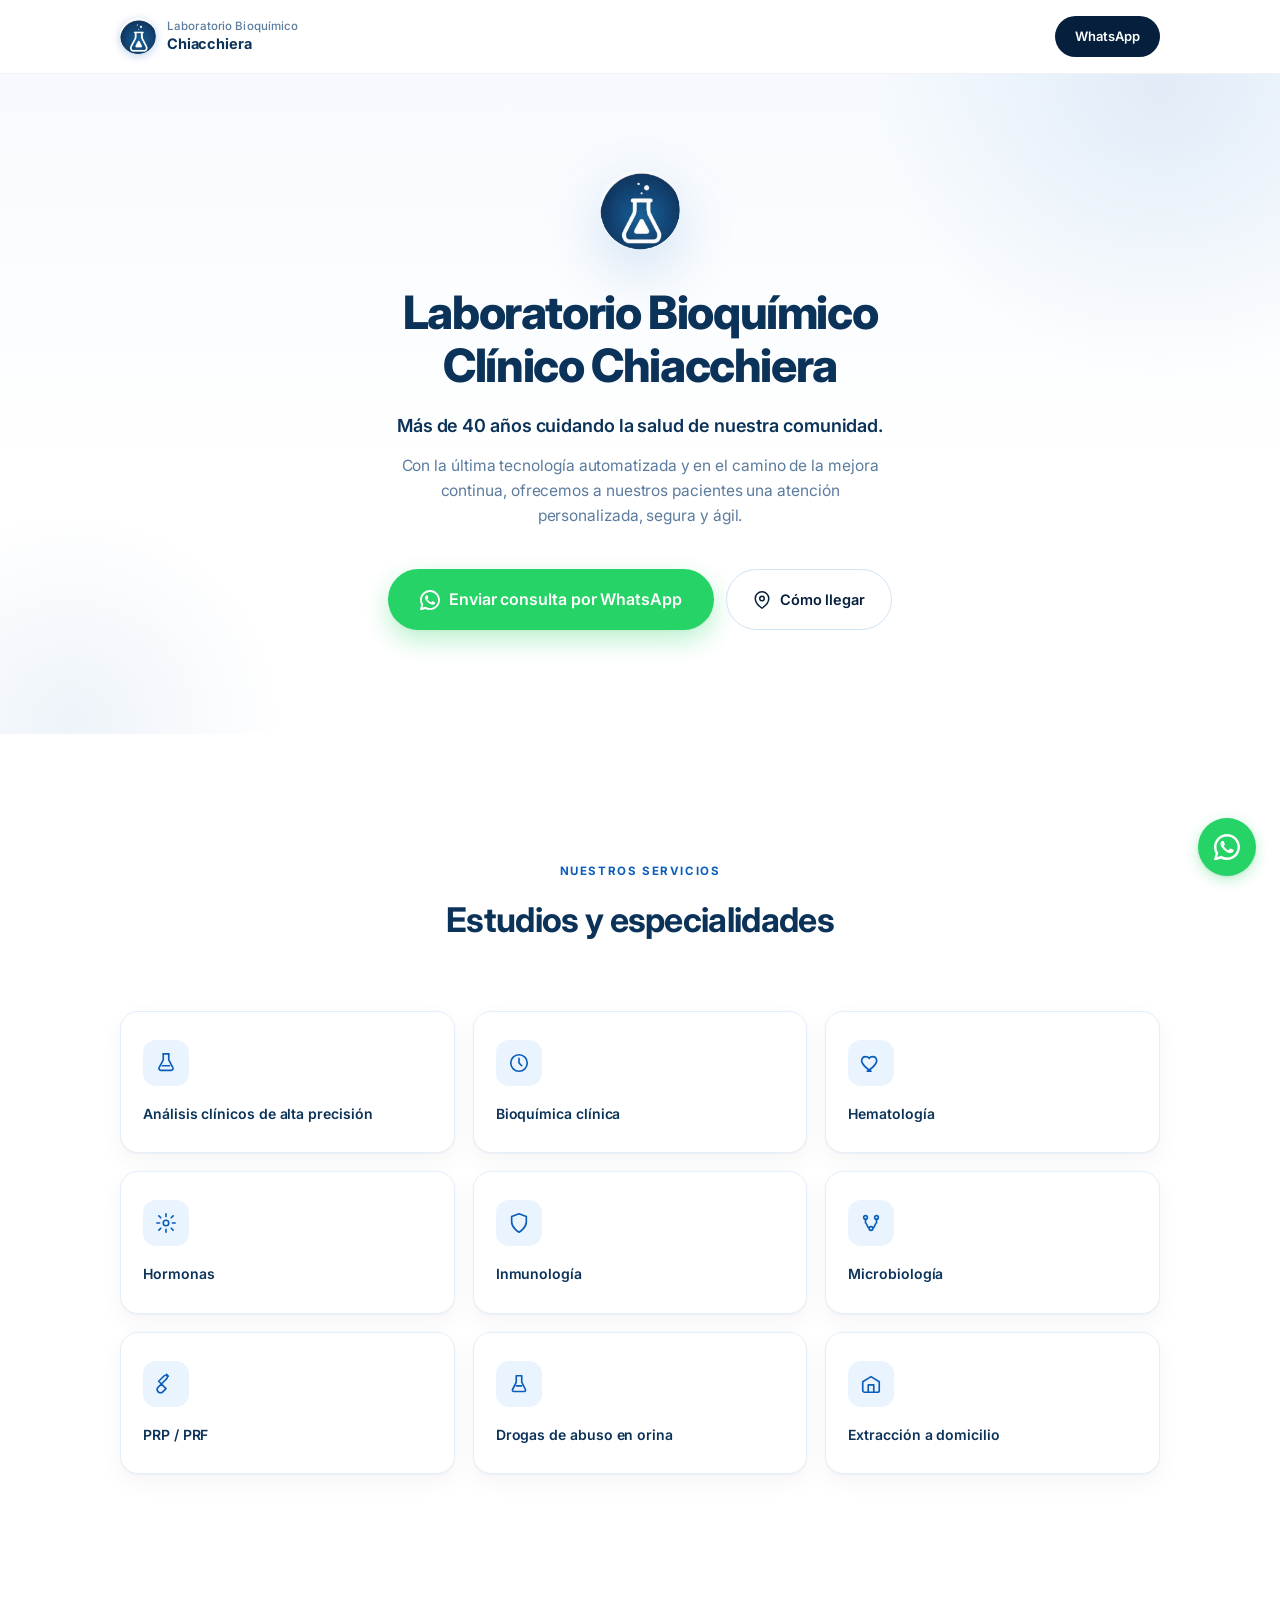
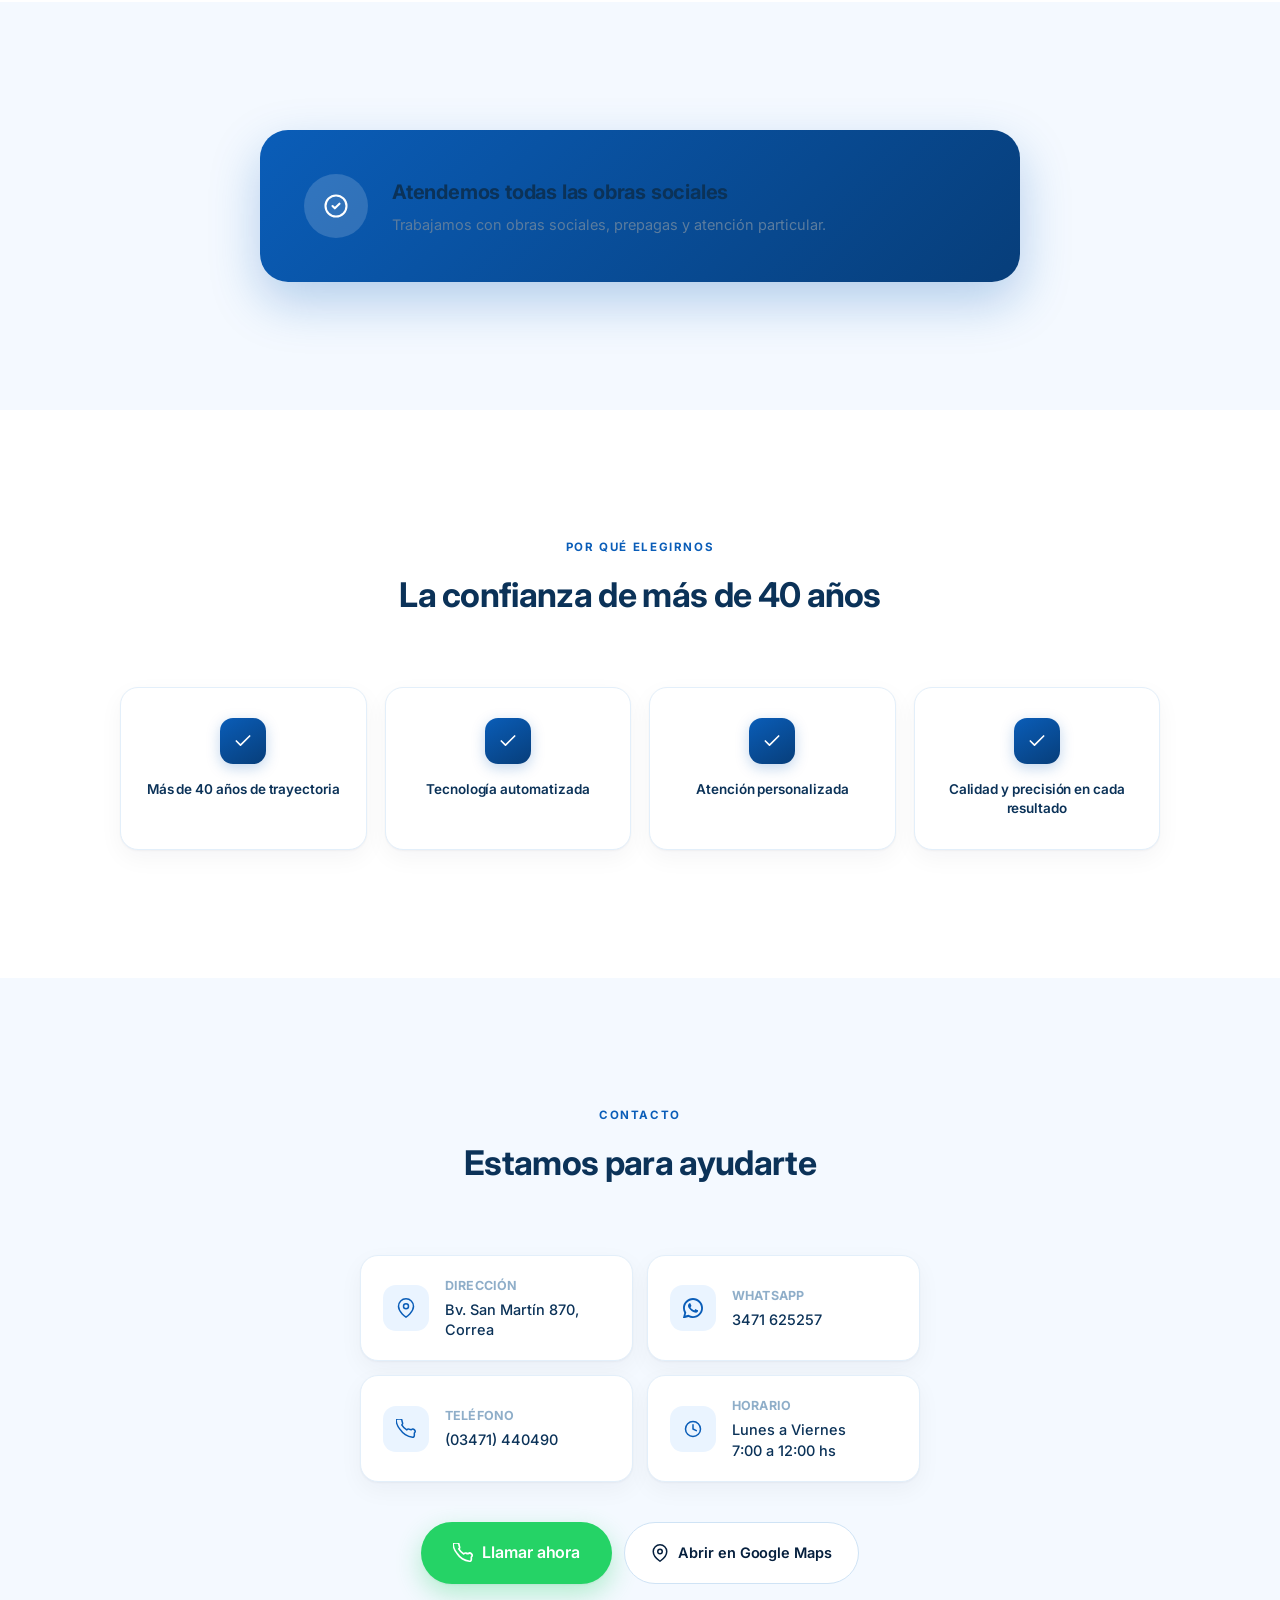
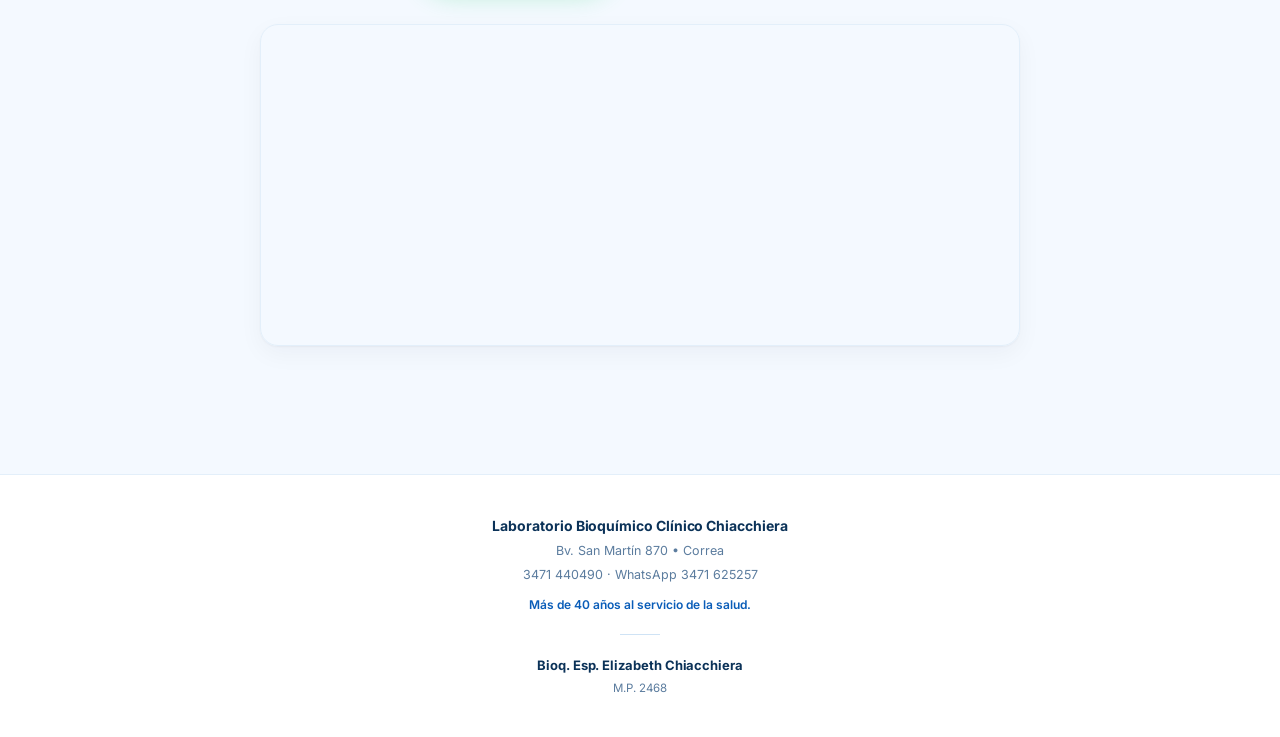
==== index.html @ 03ed031c "Add files via upload" ====
<!DOCTYPE html>
<html lang="es">
<head>
<meta charset="UTF-8">
<meta name="viewport" content="width=device-width, initial-scale=1.0">
<title>Laboratorio Bioquímico Clínico Chiacchiera | Correa, Santa Fe</title>
<meta name="description" content="Análisis bioquímicos clínicos de alta precisión en Correa, Santa Fe. Más de 40 años de trayectoria. Atendemos todas las obras sociales. Extracción a domicilio.">

<meta property="og:title" content="Laboratorio Bioquímico Clínico Chiacchiera">
<meta property="og:description" content="Precisión y confianza para tu salud. Más de 40 años acompañando a nuestra comunidad.">
<meta property="og:type" content="website">
<meta property="og:locale" content="es_AR">

<link rel="preconnect" href="https://fonts.googleapis.com">
<link rel="preconnect" href="https://fonts.gstatic.com" crossorigin>
<link href="https://fonts.googleapis.com/css2?family=Inter:wght@400;500;600;700;800&display=swap" rel="stylesheet">

<link rel="stylesheet" href="style.css">
</head>
<body>

<header class="navbar">
  <div class="container navbar-inner">
    <div class="brand">
      <img class="brand-logo" src="logo.png" alt="Laboratorio Bioquímico Chiacchiera" width="36" height="36">
      <span class="brand-name">Laboratorio Bioquímico<br><strong>Chiacchiera</strong></span>
    </div>
    <a class="nav-cta" href="https://wa.me/543471625257" target="_blank" rel="noopener">WhatsApp</a>
  </div>
</header>

<section class="hero">
  <div class="hero-shapes" aria-hidden="true">
    <div class="shape shape-1"></div>
    <div class="shape shape-2"></div>
  </div>
  <div class="container hero-content">
    <div class="hero-logo">
      <img src="logo.png" alt="Laboratorio Bioquímico Chiacchiera" width="80" height="80">
    </div>
    <h1 class="hero-title">Laboratorio Bioquímico<br>Clínico Chiacchiera</h1>
    <p class="hero-subtitle hero-subtitle-strong">Más de 40 años cuidando la salud de nuestra comunidad.</p>
    <p class="hero-subtitle">Con la última tecnología automatizada y en el camino de la mejora continua, ofrecemos a nuestros pacientes una atención personalizada, segura y ágil.</p>
    <div class="hero-actions">
      <a class="btn btn-primary" href="https://wa.me/543471625257" target="_blank" rel="noopener">
        <svg width="18" height="18" viewBox="0 0 24 24" fill="currentColor"><path d="M17.472 14.382c-.297-.149-1.758-.867-2.03-.967-.273-.099-.471-.148-.67.15-.197.297-.767.966-.94 1.164-.173.199-.347.223-.644.075-.297-.15-1.255-.463-2.39-1.475-.883-.788-1.48-1.761-1.653-2.059-.173-.297-.018-.458.13-.606.134-.133.298-.347.446-.52.149-.174.198-.298.298-.497.099-.198.05-.371-.025-.52-.075-.149-.669-1.612-.916-2.207-.242-.579-.487-.5-.669-.51a9.87 9.87 0 00-.57-.01c-.198 0-.52.074-.792.372-.272.297-1.04 1.016-1.04 2.479 0 1.462 1.065 2.875 1.213 3.074.149.198 2.096 3.2 5.077 4.487.709.306 1.262.489 1.694.625.712.227 1.36.195 1.871.118.571-.085 1.758-.719 2.006-1.413.248-.694.248-1.289.173-1.413z"/><path d="M12 0C5.373 0 0 5.373 0 12c0 2.127.558 4.126 1.532 5.864L.057 23.428a.75.75 0 00.916.916l5.65-1.472A11.944 11.944 0 0012 24c6.627 0 12-5.373 12-12S18.627 0 12 0zm0 21.75a9.718 9.718 0 01-4.97-1.362l-.357-.213-3.697.964.985-3.595-.234-.372A9.706 9.706 0 012.25 12C2.25 6.615 6.615 2.25 12 2.25S21.75 6.615 21.75 12 17.385 21.75 12 21.75z"/></svg>
        Enviar consulta por WhatsApp
      </a>
      <a class="btn btn-secondary" href="#contacto">
        <svg width="18" height="18" viewBox="0 0 24 24" fill="none" stroke="currentColor" stroke-width="2" stroke-linecap="round" stroke-linejoin="round"><path d="M21 10c0 7-9 13-9 13s-9-6-9-13a9 9 0 0118 0z"/><circle cx="12" cy="10" r="3"/></svg>
        Cómo llegar
      </a>
    </div>
  </div>
</section>

<section class="section" id="servicios">
  <div class="container">
    <p class="eyebrow">Nuestros servicios</p>
    <h2 class="section-title">Estudios y especialidades</h2>
    <div class="grid grid-services">

      <div class="card-service reveal">
        <div class="icon-wrap"><svg width="22" height="22" viewBox="0 0 24 24" fill="none" stroke="currentColor" stroke-width="1.8" stroke-linecap="round" stroke-linejoin="round"><path d="M9 2v6.5L4.5 17a2 2 0 001.8 3h11.4a2 2 0 001.8-3L15 8.5V2"/><path d="M9 2h6"/><path d="M8 15h8"/></svg></div>
        <h3>Análisis clínicos de alta precisión</h3>
      </div>

      <div class="card-service reveal">
        <div class="icon-wrap"><svg width="22" height="22" viewBox="0 0 24 24" fill="none" stroke="currentColor" stroke-width="1.8" stroke-linecap="round" stroke-linejoin="round"><circle cx="12" cy="12" r="9"/><path d="M12 7v5l3 3"/></svg></div>
        <h3>Bioquímica clínica</h3>
      </div>

      <div class="card-service reveal">
        <div class="icon-wrap"><svg width="22" height="22" viewBox="0 0 24 24" fill="none" stroke="currentColor" stroke-width="1.8" stroke-linecap="round" stroke-linejoin="round"><path d="M12 21s-7-4.5-9.5-9C.7 8.4 2.5 5 6 5c2 0 3.5 1 4 2 .5-1 2-2 4-2 3.5 0 5.3 3.4 3.5 7-2.5 4.5-9.5 9-9.5 9z"/></svg></div>
        <h3>Hematología</h3>
      </div>

      <div class="card-service reveal">
        <div class="icon-wrap"><svg width="22" height="22" viewBox="0 0 24 24" fill="none" stroke="currentColor" stroke-width="1.8" stroke-linecap="round" stroke-linejoin="round"><circle cx="12" cy="12" r="3"/><path d="M12 2v3M12 19v3M4.2 4.2l2.1 2.1M17.7 17.7l2.1 2.1M2 12h3M19 12h3M4.2 19.8l2.1-2.1M17.7 6.3l2.1-2.1"/></svg></div>
        <h3>Hormonas</h3>
      </div>

      <div class="card-service reveal">
        <div class="icon-wrap"><svg width="22" height="22" viewBox="0 0 24 24" fill="none" stroke="currentColor" stroke-width="1.8" stroke-linecap="round" stroke-linejoin="round"><path d="M12 22s8-4.5 8-11V5l-8-3-8 3v6c0 6.5 8 11 8 11z"/></svg></div>
        <h3>Inmunología</h3>
      </div>

      <div class="card-service reveal">
        <div class="icon-wrap"><svg width="22" height="22" viewBox="0 0 24 24" fill="none" stroke="currentColor" stroke-width="1.8" stroke-linecap="round" stroke-linejoin="round"><circle cx="6" cy="6" r="2"/><circle cx="18" cy="6" r="2"/><circle cx="12" cy="18" r="2"/><path d="M6 8v4M18 8v4M9 17l-2-4M15 17l2-4"/></svg></div>
        <h3>Microbiología</h3>
      </div>

      <div class="card-service reveal">
        <div class="icon-wrap"><svg width="22" height="22" viewBox="0 0 24 24" fill="none" stroke="currentColor" stroke-width="1.8" stroke-linecap="round" stroke-linejoin="round"><path d="M14.5 3.5a3.5 3.5 0 00-5 0L4 9l3 3 5.5-5.5a3.5 3.5 0 000-5z"/><path d="M7 12l5 5-3.5 3.5a3.5 3.5 0 01-5-5L7 12z"/></svg></div>
        <h3>PRP / PRF</h3>
      </div>

      <div class="card-service reveal">
        <div class="icon-wrap"><svg width="22" height="22" viewBox="0 0 24 24" fill="none" stroke="currentColor" stroke-width="1.8" stroke-linecap="round" stroke-linejoin="round"><path d="M9 3h6v7l4 8a1.5 1.5 0 01-1.3 2.2H6.3A1.5 1.5 0 015 18l4-8V3z"/><path d="M9 14h6"/></svg></div>
        <h3>Drogas de abuso en orina</h3>
      </div>

      <div class="card-service reveal">
        <div class="icon-wrap"><svg width="22" height="22" viewBox="0 0 24 24" fill="none" stroke="currentColor" stroke-width="1.8" stroke-linecap="round" stroke-linejoin="round"><path d="M3 9.5L12 4l9 5.5V19a2 2 0 01-2 2H5a2 2 0 01-2-2V9.5z"/><path d="M9 21V13h6v8"/></svg></div>
        <h3>Extracción a domicilio</h3>
      </div>

    </div>
  </div>
</section>

<section class="section section-tinted">
  <div class="container">
    <div class="os-banner reveal">
      <div class="os-icon">
        <svg width="28" height="28" viewBox="0 0 24 24" fill="none" stroke="currentColor" stroke-width="1.8" stroke-linecap="round" stroke-linejoin="round"><path d="M9 12l2 2 4-4"/><circle cx="12" cy="12" r="9"/></svg>
      </div>
      <div>
        <h2 class="os-title os-title-light">Atendemos todas las obras sociales</h2>
        <p class="os-text os-text-light">Trabajamos con obras sociales, prepagas y atención particular.</p>
      </div>
    </div>
  </div>
</section>

<section class="section" id="por-que">
  <div class="container">
    <p class="eyebrow">Por qué elegirnos</p>
    <h2 class="section-title">La confianza de más de 40 años</h2>
    <div class="grid grid-why">

      <div class="card-why reveal">
        <div class="icon-wrap icon-wrap-light"><svg width="20" height="20" viewBox="0 0 24 24" fill="none" stroke="currentColor" stroke-width="2" stroke-linecap="round" stroke-linejoin="round"><path d="M20 6L9 17l-5-5"/></svg></div>
        <h3>Más de 40 años de trayectoria</h3>
      </div>

      <div class="card-why reveal">
        <div class="icon-wrap icon-wrap-light"><svg width="20" height="20" viewBox="0 0 24 24" fill="none" stroke="currentColor" stroke-width="2" stroke-linecap="round" stroke-linejoin="round"><path d="M20 6L9 17l-5-5"/></svg></div>
        <h3>Tecnología automatizada</h3>
      </div>

      <div class="card-why reveal">
        <div class="icon-wrap icon-wrap-light"><svg width="20" height="20" viewBox="0 0 24 24" fill="none" stroke="currentColor" stroke-width="2" stroke-linecap="round" stroke-linejoin="round"><path d="M20 6L9 17l-5-5"/></svg></div>
        <h3>Atención personalizada</h3>
      </div>

      <div class="card-why reveal">
        <div class="icon-wrap icon-wrap-light"><svg width="20" height="20" viewBox="0 0 24 24" fill="none" stroke="currentColor" stroke-width="2" stroke-linecap="round" stroke-linejoin="round"><path d="M20 6L9 17l-5-5"/></svg></div>
        <h3>Calidad y precisión en cada resultado</h3>
      </div>

    </div>
  </div>
</section>

<section class="section section-tinted" id="contacto">
  <div class="container">
    <p class="eyebrow">Contacto</p>
    <h2 class="section-title">Estamos para ayudarte</h2>

    <div class="contact-grid">

      <a class="contact-card reveal" href="https://www.google.com/maps/search/?api=1&query=Bv.+San+Mart%C3%ADn+870+Correa+Santa+Fe+Argentina" target="_blank" rel="noopener">
        <div class="icon-wrap"><svg width="20" height="20" viewBox="0 0 24 24" fill="none" stroke="currentColor" stroke-width="1.8" stroke-linecap="round" stroke-linejoin="round"><path d="M21 10c0 7-9 13-9 13s-9-6-9-13a9 9 0 0118 0z"/><circle cx="12" cy="10" r="3"/></svg></div>
        <div>
          <h3>Dirección</h3>
          <p>Bv. San Martín 870, Correa</p>
        </div>
      </a>

      <a class="contact-card reveal" href="https://wa.me/543471625257" target="_blank" rel="noopener">
        <div class="icon-wrap"><svg width="20" height="20" viewBox="0 0 24 24" fill="currentColor"><path d="M17.472 14.382c-.297-.149-1.758-.867-2.03-.967-.273-.099-.471-.148-.67.15-.197.297-.767.966-.94 1.164-.173.199-.347.223-.644.075-.297-.15-1.255-.463-2.39-1.475-.883-.788-1.48-1.761-1.653-2.059-.173-.297-.018-.458.13-.606.134-.133.298-.347.446-.52.149-.174.198-.298.298-.497.099-.198.05-.371-.025-.52-.075-.149-.669-1.612-.916-2.207-.242-.579-.487-.5-.669-.51a9.87 9.87 0 00-.57-.01c-.198 0-.52.074-.792.372-.272.297-1.04 1.016-1.04 2.479 0 1.462 1.065 2.875 1.213 3.074.149.198 2.096 3.2 5.077 4.487.709.306 1.262.489 1.694.625.712.227 1.36.195 1.871.118.571-.085 1.758-.719 2.006-1.413.248-.694.248-1.289.173-1.413z"/><path d="M12 0C5.373 0 0 5.373 0 12c0 2.127.558 4.126 1.532 5.864L.057 23.428a.75.75 0 00.916.916l5.65-1.472A11.944 11.944 0 0012 24c6.627 0 12-5.373 12-12S18.627 0 12 0zm0 21.75a9.718 9.718 0 01-4.97-1.362l-.357-.213-3.697.964.985-3.595-.234-.372A9.706 9.706 0 012.25 12C2.25 6.615 6.615 2.25 12 2.25S21.75 6.615 21.75 12 17.385 21.75 12 21.75z"/></svg></div>
        <div>
          <h3>WhatsApp</h3>
          <p>3471 625257</p>
        </div>
      </a>

      <a class="contact-card reveal" href="tel:03471440490">
        <div class="icon-wrap"><svg width="20" height="20" viewBox="0 0 24 24" fill="none" stroke="currentColor" stroke-width="1.8" stroke-linecap="round" stroke-linejoin="round"><path d="M22 16.92v3a2 2 0 01-2.18 2 19.79 19.79 0 01-8.63-3.07 19.5 19.5 0 01-6-6A19.79 19.79 0 01.12 1.18 2 2 0 012.11 0h3a2 2 0 012 1.72c.127.96.361 1.903.7 2.81a2 2 0 01-.45 2.11L6.91 7.09a16 16 0 006 6l.46-.46a2 2 0 012.11-.45c.907.339 1.85.573 2.81.7A2 2 0 0122 16.92z"/></svg></div>
        <div>
          <h3>Teléfono</h3>
          <p>(03471) 440490</p>
        </div>
      </a>

      <div class="contact-card contact-card-static reveal">
        <div class="icon-wrap"><svg width="20" height="20" viewBox="0 0 24 24" fill="none" stroke="currentColor" stroke-width="1.8" stroke-linecap="round" stroke-linejoin="round"><circle cx="12" cy="12" r="9"/><path d="M12 7v5l4 2"/></svg></div>
        <div>
          <h3>Horario</h3>
          <p>Lunes a Viernes<br>7:00 a 12:00 hs</p>
        </div>
      </div>

    </div>

    <div class="contact-actions reveal">
      <a class="btn btn-primary" href="tel:03471440490">
        <svg width="18" height="18" viewBox="0 0 24 24" fill="none" stroke="currentColor" stroke-width="2" stroke-linecap="round" stroke-linejoin="round"><path d="M22 16.92v3a2 2 0 01-2.18 2 19.79 19.79 0 01-8.63-3.07 19.5 19.5 0 01-6-6A19.79 19.79 0 01.12 1.18 2 2 0 012.11 0h3a2 2 0 012 1.72c.127.96.361 1.903.7 2.81a2 2 0 01-.45 2.11L6.91 7.09a16 16 0 006 6l.46-.46a2 2 0 012.11-.45c.907.339 1.85.573 2.81.7A2 2 0 0122 16.92z"/></svg>
        Llamar ahora
      </a>
      <a class="btn btn-secondary" href="https://www.google.com/maps/search/?api=1&query=Bv.+San+Mart%C3%ADn+870+Correa+Santa+Fe+Argentina" target="_blank" rel="noopener">
        <svg width="18" height="18" viewBox="0 0 24 24" fill="none" stroke="currentColor" stroke-width="2" stroke-linecap="round" stroke-linejoin="round"><path d="M21 10c0 7-9 13-9 13s-9-6-9-13a9 9 0 0118 0z"/><circle cx="12" cy="10" r="3"/></svg>
        Abrir en Google Maps
      </a>
    </div>

    <div class="map-embed reveal">
      <iframe
        src="https://www.google.com/maps?q=Bv.+San+Mart%C3%ADn+870,+Correa,+Santa+Fe,+Argentina&output=embed"
        width="100%"
        height="320"
        style="border:0"
        allowfullscreen=""
        loading="lazy"
        referrerpolicy="no-referrer-when-downgrade"
        title="Ubicación del laboratorio en Correa, Santa Fe">
      </iframe>
    </div>
  </div>
</section>

<footer class="footer">
  <div class="container">
    <p class="footer-lab">Laboratorio Bioquímico Clínico Chiacchiera</p>
    <p class="footer-line">Bv. San Martín 870 • Correa</p>
    <p class="footer-line">3471 440490 · WhatsApp 3471 625257</p>
    <p class="footer-tagline">Más de 40 años al servicio de la salud.</p>
    <div class="footer-divider"></div>
    <p class="footer-name">Bioq. Esp. Elizabeth Chiacchiera</p>
    <p class="footer-mat">M.P. 2468</p>
  </div>
</footer>

<a class="floating-whatsapp" href="https://wa.me/543471625257" target="_blank" rel="noopener" aria-label="Escribinos por WhatsApp">
  <svg width="26" height="26" viewBox="0 0 24 24" fill="white"><path d="M17.472 14.382c-.297-.149-1.758-.867-2.03-.967-.273-.099-.471-.148-.67.15-.197.297-.767.966-.94 1.164-.173.199-.347.223-.644.075-.297-.15-1.255-.463-2.39-1.475-.883-.788-1.48-1.761-1.653-2.059-.173-.297-.018-.458.13-.606.134-.133.298-.347.446-.52.149-.174.198-.298.298-.497.099-.198.05-.371-.025-.52-.075-.149-.669-1.612-.916-2.207-.242-.579-.487-.5-.669-.51a9.87 9.87 0 00-.57-.01c-.198 0-.52.074-.792.372-.272.297-1.04 1.016-1.04 2.479 0 1.462 1.065 2.875 1.213 3.074.149.198 2.096 3.2 5.077 4.487.709.306 1.262.489 1.694.625.712.227 1.36.195 1.871.118.571-.085 1.758-.719 2.006-1.413.248-.694.248-1.289.173-1.413z"/><path d="M12 0C5.373 0 0 5.373 0 12c0 2.127.558 4.126 1.532 5.864L.057 23.428a.75.75 0 00.916.916l5.65-1.472A11.944 11.944 0 0012 24c6.627 0 12-5.373 12-12S18.627 0 12 0zm0 21.75a9.718 9.718 0 01-4.97-1.362l-.357-.213-3.697.964.985-3.595-.234-.372A9.706 9.706 0 012.25 12C2.25 6.615 6.615 2.25 12 2.25S21.75 6.615 21.75 12 17.385 21.75 12 21.75z"/></svg>
</a>

<script src="script.js"></script>
</body>
</html>
---- style.css ----
/* ============================================
   Laboratorio Bioquímico Clínico Chiacchiera
   Landing page premium — diseño clínico privado
   ============================================ */

:root {
  --azul: #0A5DB8;
  --azul-oscuro: #073E7A;
  --azul-tinta: #051F3D;
  --celeste: #EAF4FF;
  --celeste-claro: #F6FAFE;
  --gris-suave: #F4F9FF;
  --blanco: #FFFFFF;
  --texto-principal: #0B3258;
  --texto-secundario: #5B7C9E;
  --texto-terciario: #8FAEC9;
  --borde: #E3EFFA;
  --borde-fuerte: #CFE3F5;
  --whatsapp: #25D366;
  --whatsapp-hover: #1FBE5B;

  --radius-sm: 12px;
  --radius-md: 18px;
  --radius-lg: 28px;
  --radius-pill: 100px;

  --sombra-xs: 0 1px 2px rgba(15, 31, 46, 0.04);
  --sombra-card: 0 1px 2px rgba(15, 31, 46, 0.04), 0 8px 24px rgba(15, 31, 46, 0.045);
  --sombra-card-hover: 0 1px 2px rgba(15, 31, 46, 0.04), 0 16px 40px rgba(10, 93, 184, 0.12);
  --sombra-hero: 0 20px 60px rgba(10, 93, 184, 0.18);

  --ease: cubic-bezier(0.16, 1, 0.3, 1);
  --ease-soft: cubic-bezier(0.4, 0, 0.2, 1);
}

* {
  box-sizing: border-box;
  margin: 0;
  padding: 0;
}

html {
  scroll-behavior: smooth;
}

body {
  font-family: 'Inter', -apple-system, BlinkMacSystemFont, sans-serif;
  color: var(--texto-principal);
  background: var(--blanco);
  line-height: 1.6;
  -webkit-font-smoothing: antialiased;
  -moz-osx-font-smoothing: grayscale;
  text-rendering: optimizeLegibility;
}

img, svg {
  display: block;
  max-width: 100%;
}

a {
  text-decoration: none;
  color: inherit;
}

.container {
  max-width: 1120px;
  margin: 0 auto;
  padding: 0 24px;
}

@media (min-width: 768px) {
  .container {
    padding: 0 40px;
  }
}

/* ===== Navbar ===== */

.navbar {
  position: sticky;
  top: 0;
  z-index: 100;
  background: rgba(255, 255, 255, 0.72);
  backdrop-filter: saturate(180%) blur(20px);
  -webkit-backdrop-filter: saturate(180%) blur(20px);
  border-bottom: 1px solid rgba(15, 31, 46, 0.06);
}

.navbar-inner {
  display: flex;
  align-items: center;
  justify-content: space-between;
  padding-top: 16px;
  padding-bottom: 16px;
}

.brand {
  display: flex;
  align-items: center;
  gap: 11px;
}

.brand-logo {
  width: 36px;
  height: 36px;
  border-radius: 50%;
  object-fit: cover;
  flex-shrink: 0;
  box-shadow: 0 2px 8px rgba(10, 93, 184, 0.28);
}

.brand-name {
  font-size: 11.5px;
  font-weight: 500;
  color: var(--texto-secundario);
  line-height: 1.35;
  letter-spacing: 0.01em;
}

.brand-name strong {
  display: block;
  font-size: 14.5px;
  font-weight: 700;
  color: var(--texto-principal);
  letter-spacing: -0.01em;
}

.nav-cta {
  font-size: 13px;
  font-weight: 600;
  background: var(--azul-tinta);
  color: var(--blanco);
  padding: 10px 20px;
  border-radius: var(--radius-pill);
  transition: background 0.25s var(--ease-soft), transform 0.25s var(--ease-soft);
}

.nav-cta:hover {
  background: var(--azul);
  transform: translateY(-1px);
}

/* ===== Hero ===== */

.hero {
  position: relative;
  overflow: hidden;
  padding: 96px 0 104px;
  background: linear-gradient(180deg, var(--celeste-claro) 0%, var(--blanco) 60%);
}

.hero-shapes {
  position: absolute;
  inset: 0;
  z-index: 0;
}

.shape {
  position: absolute;
  border-radius: 50%;
}

.shape-1 {
  width: 560px;
  height: 560px;
  background: radial-gradient(circle, rgba(10, 93, 184, 0.09) 0%, rgba(10, 93, 184, 0) 72%);
  top: -260px;
  right: -160px;
}

.shape-2 {
  width: 420px;
  height: 420px;
  background: radial-gradient(circle, rgba(10, 93, 184, 0.07) 0%, rgba(10, 93, 184, 0) 72%);
  bottom: -200px;
  left: -140px;
}

.hero-content {
  position: relative;
  z-index: 1;
  text-align: center;
  max-width: 620px;
}

.hero-logo {
  width: 80px;
  height: 80px;
  margin: 0 auto 36px;
  border-radius: 50%;
  display: flex;
  align-items: center;
  justify-content: center;
  box-shadow: var(--sombra-hero);
}

.hero-logo img {
  width: 100%;
  height: 100%;
  border-radius: 50%;
  object-fit: cover;
}

.hero-title {
  font-size: clamp(30px, 5vw, 46px);
  font-weight: 800;
  letter-spacing: -0.03em;
  line-height: 1.15;
  color: var(--texto-principal);
  margin-bottom: 20px;
}

.hero-subtitle {
  font-size: 15.5px;
  font-weight: 400;
  color: var(--texto-secundario);
  letter-spacing: -0.005em;
  max-width: 480px;
  margin-left: auto;
  margin-right: auto;
}

.hero-subtitle-strong {
  font-size: 18px;
  font-weight: 600;
  color: var(--texto-principal);
  margin-bottom: 10px;
  max-width: 100%;
}

.hero-subtitle:not(.hero-subtitle-strong) {
  margin-bottom: 40px;
  margin-top: 14px;
}

.hero-actions {
  display: flex;
  flex-wrap: wrap;
  justify-content: center;
  gap: 12px;
}

/* ===== Botones ===== */

.btn {
  display: inline-flex;
  align-items: center;
  gap: 9px;
  font-size: 14.5px;
  font-weight: 600;
  padding: 15px 26px;
  border-radius: var(--radius-pill);
  transition: all 0.25s var(--ease-soft);
  white-space: nowrap;
  letter-spacing: -0.005em;
}

.btn-primary {
  background: #25D366;
  color: var(--blanco);
  font-size: 16px;
  padding: 18px 32px;
  box-shadow: 0 1px 2px rgba(0,0,0,0.04), 0 10px 26px rgba(37, 211, 102, 0.32);
}

.btn-primary svg {
  width: 20px;
  height: 20px;
}

.btn-primary:hover {
  background: var(--whatsapp-hover);
  transform: translateY(-2px);
  box-shadow: 0 1px 2px rgba(0,0,0,0.04), 0 14px 32px rgba(37, 211, 102, 0.4);
}

.btn-primary:active {
  transform: translateY(0);
}

.btn-secondary {
  background: var(--blanco);
  color: var(--azul-tinta);
  border: 1.5px solid var(--borde-fuerte);
}

.btn-secondary:hover {
  border-color: var(--azul);
  background: var(--celeste-claro);
  transform: translateY(-2px);
}

.btn-secondary:active {
  transform: translateY(0);
}

/* ===== Secciones genéricas ===== */

.section {
  padding: 128px 0;
}

.section-tinted {
  background: var(--gris-suave);
}

.eyebrow {
  font-size: 11.5px;
  font-weight: 700;
  letter-spacing: 0.14em;
  text-transform: uppercase;
  color: var(--azul);
  text-align: center;
  margin-bottom: 12px;
}

.section-title {
  font-size: clamp(25px, 3.5vw, 34px);
  font-weight: 700;
  letter-spacing: -0.02em;
  text-align: center;
  color: var(--texto-principal);
  margin-bottom: 64px;
}

.grid {
  display: grid;
  gap: 16px;
}

/* ===== Servicios ===== */

.grid-services {
  grid-template-columns: repeat(2, 1fr);
  gap: 14px;
}

@media (min-width: 720px) {
  .grid-services {
    grid-template-columns: repeat(3, 1fr);
    gap: 18px;
  }
}

.card-service {
  background: var(--blanco);
  border: 1px solid var(--borde);
  border-radius: var(--radius-md);
  padding: 28px 22px;
  display: flex;
  flex-direction: column;
  gap: 18px;
  box-shadow: var(--sombra-card);
  transition: transform 0.35s var(--ease), box-shadow 0.35s var(--ease), border-color 0.35s var(--ease-soft);
}

.card-service:hover {
  transform: translateY(-5px);
  box-shadow: var(--sombra-card-hover);
  border-color: rgba(10, 93, 184, 0.18);
}

.card-service h3 {
  font-size: 14px;
  font-weight: 600;
  color: var(--texto-principal);
  line-height: 1.45;
  letter-spacing: -0.005em;
}

.icon-wrap {
  width: 46px;
  height: 46px;
  background: var(--celeste);
  color: var(--azul);
  border-radius: 13px;
  display: flex;
  align-items: center;
  justify-content: center;
  flex-shrink: 0;
  transition: transform 0.35s var(--ease);
}

.card-service:hover .icon-wrap {
  transform: scale(1.06);
}

/* ===== Obras sociales ===== */

.os-banner {
  display: flex;
  align-items: center;
  gap: 24px;
  background: linear-gradient(135deg, var(--azul) 0%, var(--azul-oscuro) 100%);
  border: none;
  border-radius: var(--radius-lg);
  padding: 44px;
  box-shadow: 0 20px 50px rgba(10, 93, 184, 0.28);
  max-width: 760px;
  margin: 0 auto;
  transition: transform 0.35s var(--ease), box-shadow 0.35s var(--ease);
}

.os-banner:hover {
  transform: translateY(-3px);
  box-shadow: 0 26px 60px rgba(10, 93, 184, 0.34);
}

.os-icon {
  width: 64px;
  height: 64px;
  background: rgba(255, 255, 255, 0.16);
  color: var(--blanco);
  border-radius: 50%;
  display: flex;
  align-items: center;
  justify-content: center;
  flex-shrink: 0;
}

.os-title-light {
  color: var(--blanco);
}

.os-text-light {
  color: rgba(255, 255, 255, 0.82);
}

.os-title {
  font-size: 20px;
  font-weight: 700;
  letter-spacing: -0.01em;
  color: var(--texto-principal);
  margin-bottom: 5px;
}

.os-text {
  font-size: 14.5px;
  color: var(--texto-secundario);
}

/* ===== Por qué elegirnos ===== */

.grid-why {
  grid-template-columns: repeat(2, 1fr);
  gap: 14px;
}

@media (min-width: 720px) {
  .grid-why {
    grid-template-columns: repeat(4, 1fr);
    gap: 18px;
  }
}

.card-why {
  background: var(--blanco);
  border: 1px solid var(--borde);
  border-radius: var(--radius-md);
  padding: 30px 20px;
  text-align: center;
  display: flex;
  flex-direction: column;
  align-items: center;
  gap: 16px;
  box-shadow: var(--sombra-card);
  transition: transform 0.35s var(--ease), box-shadow 0.35s var(--ease), border-color 0.35s var(--ease-soft);
}

.card-why:hover {
  transform: translateY(-5px);
  box-shadow: var(--sombra-card-hover);
  border-color: rgba(10, 93, 184, 0.18);
}

.icon-wrap-light {
  background: linear-gradient(150deg, var(--azul) 0%, var(--azul-oscuro) 100%);
  color: var(--blanco);
  box-shadow: 0 4px 14px rgba(10, 93, 184, 0.25);
}

.card-why h3 {
  font-size: 13.5px;
  font-weight: 600;
  color: var(--texto-principal);
  line-height: 1.45;
  letter-spacing: -0.005em;
}

/* ===== Contacto ===== */

.contact-grid {
  display: grid;
  grid-template-columns: 1fr;
  gap: 14px;
  max-width: 560px;
  margin: 0 auto;
}

@media (min-width: 600px) {
  .contact-grid {
    grid-template-columns: repeat(2, 1fr);
  }
}

.contact-card {
  display: flex;
  align-items: center;
  gap: 16px;
  background: var(--blanco);
  border: 1px solid var(--borde);
  border-radius: var(--radius-md);
  padding: 20px 22px;
  box-shadow: var(--sombra-card);
  transition: transform 0.3s var(--ease-soft), box-shadow 0.3s var(--ease-soft), border-color 0.3s var(--ease-soft);
}

.contact-card:hover {
  transform: translateY(-3px);
  box-shadow: var(--sombra-card-hover);
  border-color: rgba(10, 93, 184, 0.18);
}

.contact-card-static {
  cursor: default;
}

.contact-card-static:hover {
  transform: none;
  box-shadow: var(--sombra-card);
  border-color: var(--borde);
}

.contact-card h3 {
  font-size: 12.5px;
  font-weight: 700;
  letter-spacing: 0.01em;
  text-transform: uppercase;
  color: var(--texto-terciario);
  margin-bottom: 4px;
}

.contact-card p {
  font-size: 14.5px;
  font-weight: 500;
  color: var(--texto-principal);
  line-height: 1.4;
}

.contact-actions {
  display: flex;
  flex-wrap: wrap;
  justify-content: center;
  gap: 12px;
  margin-top: 40px;
}

/* ===== Mapa embebido ===== */

.map-embed {
  margin-top: 40px;
  max-width: 760px;
  margin-left: auto;
  margin-right: auto;
  border-radius: var(--radius-md);
  overflow: hidden;
  border: 1px solid var(--borde);
  box-shadow: var(--sombra-card);
}

.map-embed iframe {
  display: block;
  filter: saturate(0.85);
}

/* ===== Footer ===== */

.footer {
  padding: 40px 0;
  text-align: center;
  border-top: 1px solid var(--borde);
}

.footer-lab {
  font-size: 14px;
  font-weight: 700;
  color: var(--texto-principal);
  letter-spacing: -0.005em;
}

.footer-line {
  font-size: 12.5px;
  color: var(--texto-secundario);
  margin-top: 4px;
}

.footer-tagline {
  font-size: 12px;
  color: var(--azul);
  font-weight: 600;
  margin-top: 10px;
}

.footer-divider {
  width: 40px;
  height: 1px;
  background: var(--borde-fuerte);
  margin: 20px auto;
}

.footer-name {
  font-size: 13px;
  font-weight: 700;
  letter-spacing: -0.005em;
  color: var(--texto-principal);
}

.footer-mat {
  font-size: 11.5px;
  color: var(--texto-secundario);
  margin-top: 3px;
}

/* ===== Botón flotante WhatsApp ===== */

.floating-whatsapp {
  position: fixed;
  bottom: 24px;
  right: 24px;
  width: 58px;
  height: 58px;
  background: var(--whatsapp);
  border-radius: 50%;
  display: flex;
  align-items: center;
  justify-content: center;
  box-shadow: 0 4px 14px rgba(37, 211, 102, 0.32), 0 1px 3px rgba(0,0,0,0.08);
  z-index: 90;
  transition: transform 0.3s var(--ease-soft), box-shadow 0.3s var(--ease-soft);
}

.floating-whatsapp:hover {
  transform: scale(1.08);
  box-shadow: 0 8px 22px rgba(37, 211, 102, 0.4), 0 1px 3px rgba(0,0,0,0.08);
}

.floating-whatsapp:active {
  transform: scale(1);
}

/* ===== Optimización mobile (prioridad iPhone / Instagram) ===== */

@media (max-width: 480px) {
  .hero {
    padding: 64px 0 72px;
  }

  .hero-logo {
    width: 72px;
    height: 72px;
    margin-bottom: 28px;
  }

  .hero-title {
    font-size: 30px;
  }

  .hero-subtitle {
    font-size: 16px;
    padding: 0 4px;
  }

  .hero-actions {
    flex-direction: column;
    width: 100%;
    gap: 10px;
  }

  .hero-actions .btn {
    width: 100%;
    justify-content: center;
  }

  .section {
    padding: 64px 0;
  }

  .section-title {
    margin-bottom: 40px;
  }

  .os-banner {
    flex-direction: column;
    text-align: center;
    padding: 32px 24px;
    gap: 16px;
  }

  .contact-actions {
    flex-direction: column;
    width: 100%;
  }

  .contact-actions .btn {
    width: 100%;
    justify-content: center;
  }

  .map-embed iframe {
    height: 240px;
  }

  .grid-services {
    grid-template-columns: 1fr;
  }

  .grid-why {
    grid-template-columns: 1fr 1fr;
    gap: 10px;
  }

  .card-why {
    padding: 22px 14px;
  }

  .nav-cta {
    padding: 9px 16px;
    font-size: 12.5px;
  }

  .brand-name {
    font-size: 10.5px;
  }

  .brand-name strong {
    font-size: 13px;
  }

  /* Espacio para que el botón flotante no tape el footer */
  .footer {
    padding-bottom: 96px;
  }

  .floating-whatsapp {
    width: 54px;
    height: 54px;
    bottom: 18px;
    right: 18px;
  }
}

/* ===== Animaciones de aparición ===== */

.reveal {
  opacity: 0;
  transform: translateY(20px);
  transition: opacity 0.7s var(--ease), transform 0.7s var(--ease);
}

.reveal.is-visible {
  opacity: 1;
  transform: translateY(0);
}

@media (prefers-reduced-motion: reduce) {
  .reveal {
    opacity: 1;
    transform: none;
    transition: none;
  }
  .btn, .nav-cta, .card-service, .card-why, .contact-card, .os-banner, .floating-whatsapp, .icon-wrap {
    transition: none;
  }
}
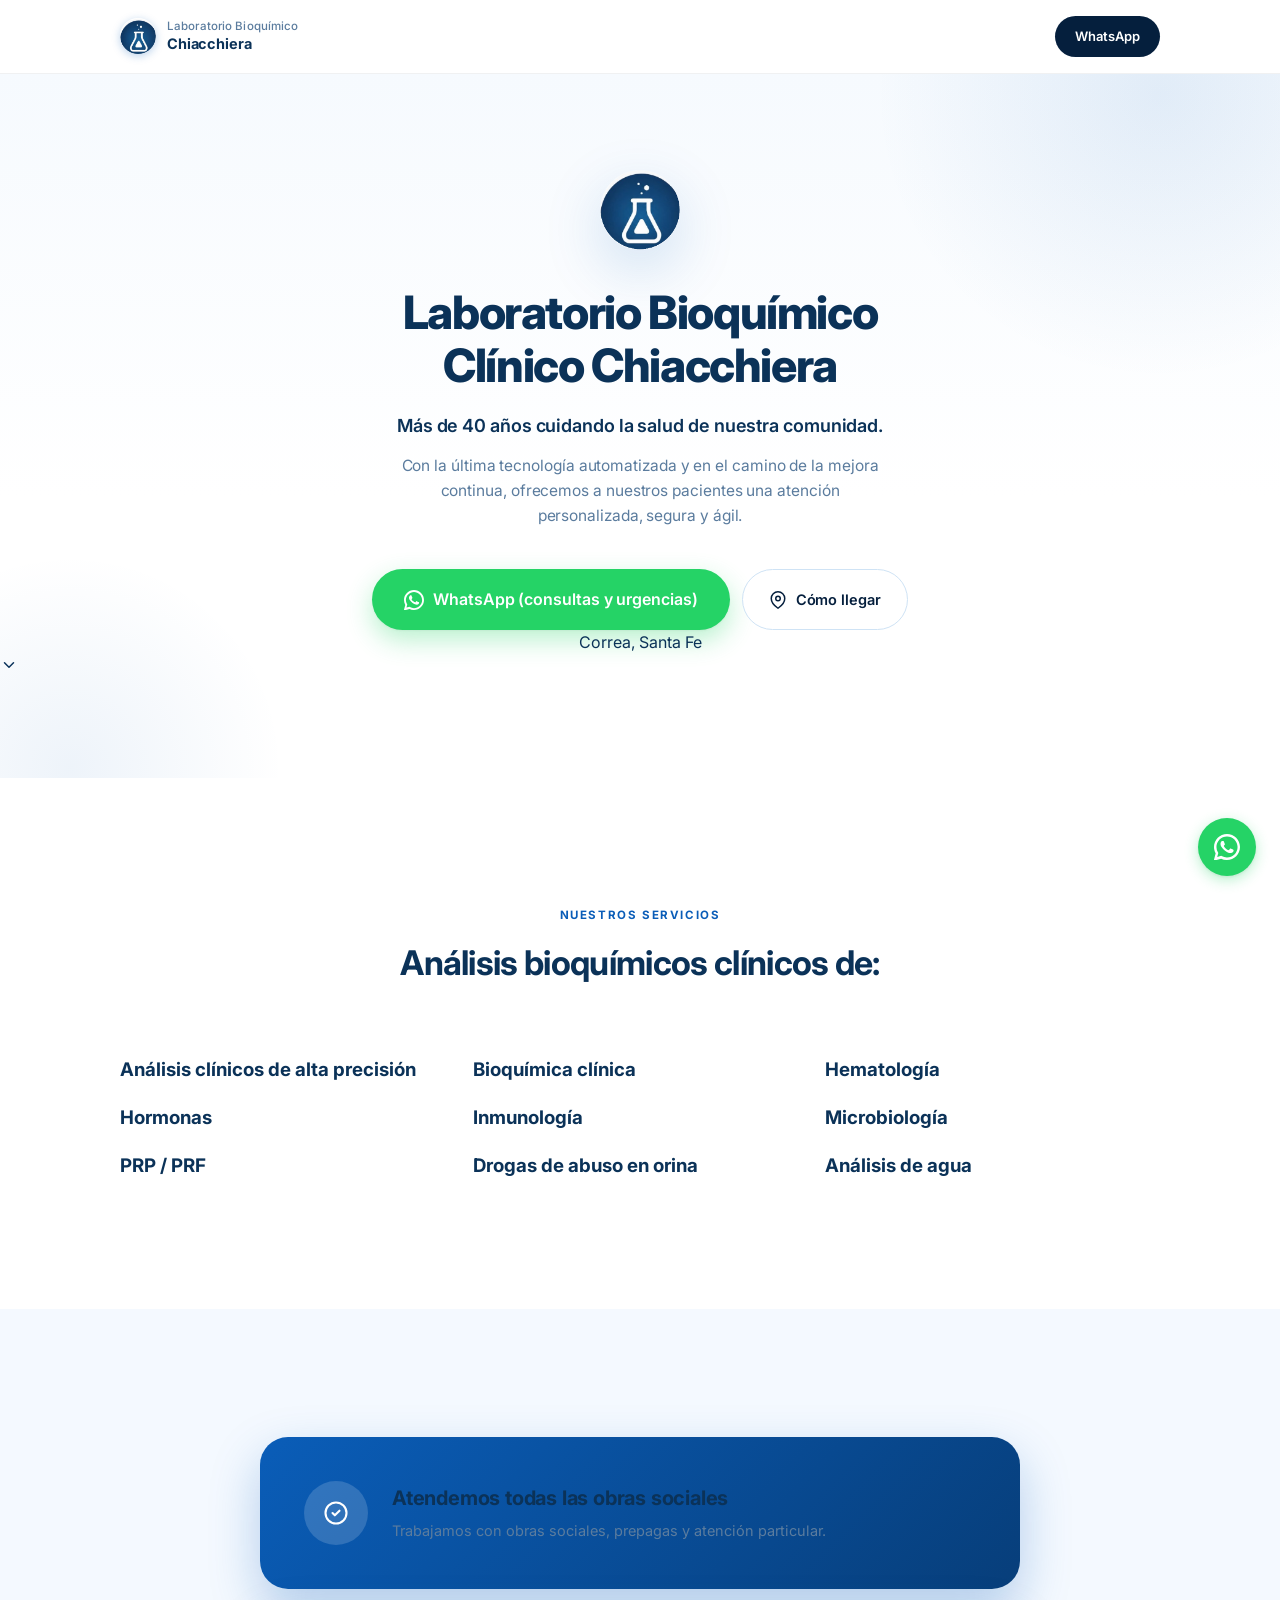
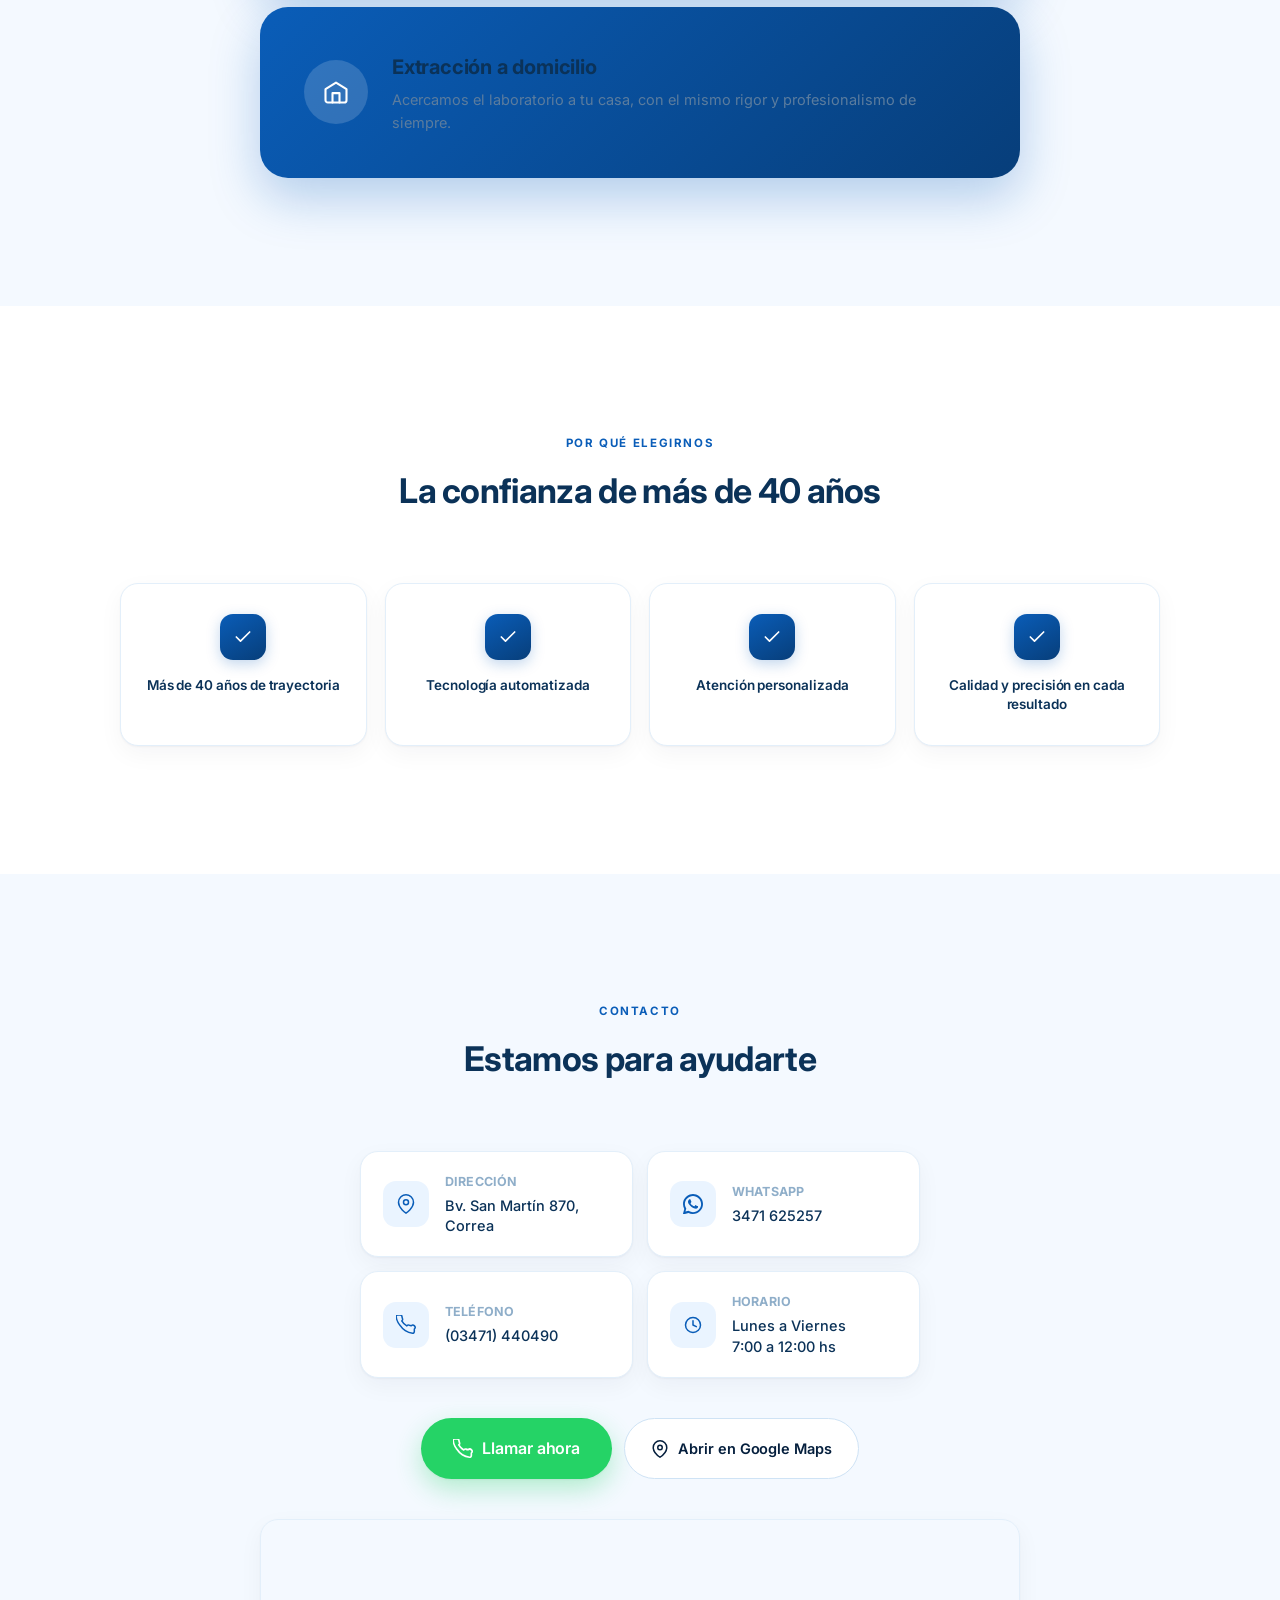
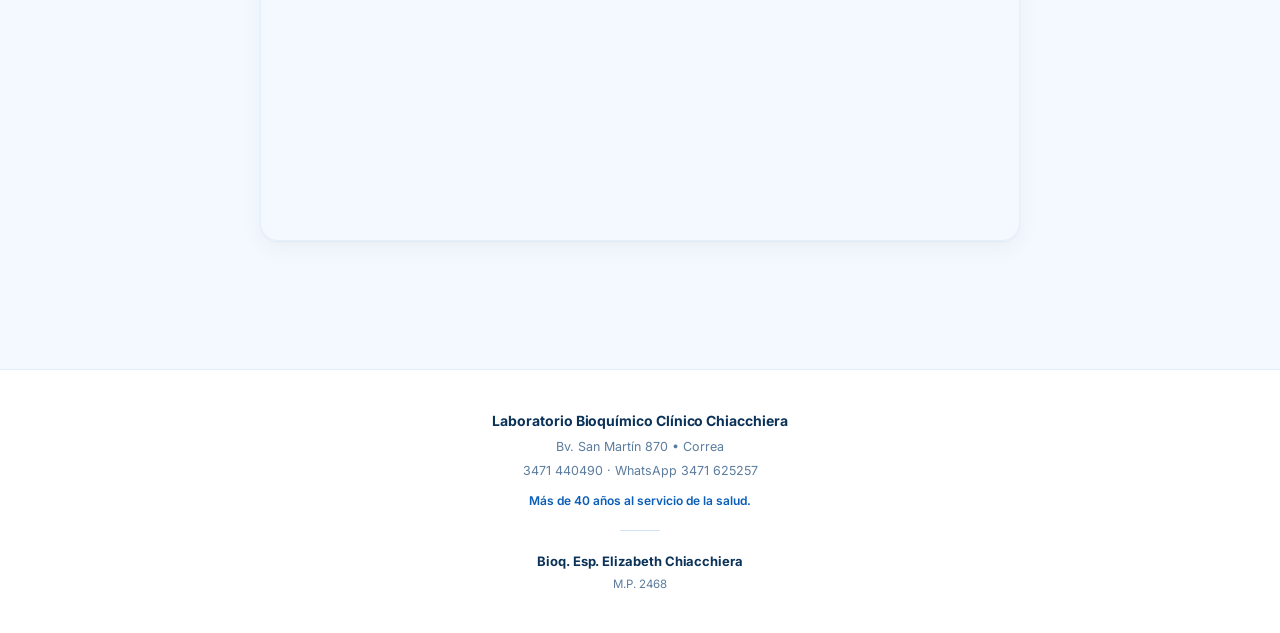
==== commit 2256e2e5: "index.html" ====
--- a/index.html
+++ b/index.html
@@ -25,7 +25,7 @@
       <img class="brand-logo" src="logo.png" alt="Laboratorio Bioquímico Chiacchiera" width="36" height="36">
       <span class="brand-name">Laboratorio Bioquímico<br><strong>Chiacchiera</strong></span>
     </div>
-    <a class="nav-cta" href="https://wa.me/543471625257" target="_blank" rel="noopener">WhatsApp</a>
+    <a class="nav-cta" href="https://wa.me/543471625257?text=Hola.%20Quisiera%20realizarme%20unos%20an%C3%A1lisis%20cl%C3%ADnicos.%20%C2%BFPodr%C3%ADan%20indicarme%20la%20preparaci%C3%B3n%20correspondiente%3F%20Muchas%20gracias." target="_blank" rel="noopener">WhatsApp</a>
   </div>
 </header>
 
@@ -42,68 +42,37 @@
     <p class="hero-subtitle hero-subtitle-strong">Más de 40 años cuidando la salud de nuestra comunidad.</p>
     <p class="hero-subtitle">Con la última tecnología automatizada y en el camino de la mejora continua, ofrecemos a nuestros pacientes una atención personalizada, segura y ágil.</p>
     <div class="hero-actions">
-      <a class="btn btn-primary" href="https://wa.me/543471625257" target="_blank" rel="noopener">
+      <a class="btn btn-primary" href="https://wa.me/543471625257?text=Hola.%20Quisiera%20realizarme%20unos%20an%C3%A1lisis%20cl%C3%ADnicos.%20%C2%BFPodr%C3%ADan%20indicarme%20la%20preparaci%C3%B3n%20correspondiente%3F%20Muchas%20gracias." target="_blank" rel="noopener">
         <svg width="18" height="18" viewBox="0 0 24 24" fill="currentColor"><path d="M17.472 14.382c-.297-.149-1.758-.867-2.03-.967-.273-.099-.471-.148-.67.15-.197.297-.767.966-.94 1.164-.173.199-.347.223-.644.075-.297-.15-1.255-.463-2.39-1.475-.883-.788-1.48-1.761-1.653-2.059-.173-.297-.018-.458.13-.606.134-.133.298-.347.446-.52.149-.174.198-.298.298-.497.099-.198.05-.371-.025-.52-.075-.149-.669-1.612-.916-2.207-.242-.579-.487-.5-.669-.51a9.87 9.87 0 00-.57-.01c-.198 0-.52.074-.792.372-.272.297-1.04 1.016-1.04 2.479 0 1.462 1.065 2.875 1.213 3.074.149.198 2.096 3.2 5.077 4.487.709.306 1.262.489 1.694.625.712.227 1.36.195 1.871.118.571-.085 1.758-.719 2.006-1.413.248-.694.248-1.289.173-1.413z"/><path d="M12 0C5.373 0 0 5.373 0 12c0 2.127.558 4.126 1.532 5.864L.057 23.428a.75.75 0 00.916.916l5.65-1.472A11.944 11.944 0 0012 24c6.627 0 12-5.373 12-12S18.627 0 12 0zm0 21.75a9.718 9.718 0 01-4.97-1.362l-.357-.213-3.697.964.985-3.595-.234-.372A9.706 9.706 0 012.25 12C2.25 6.615 6.615 2.25 12 2.25S21.75 6.615 21.75 12 17.385 21.75 12 21.75z"/></svg>
-        Enviar consulta por WhatsApp
+        WhatsApp (consultas y urgencias)
       </a>
       <a class="btn btn-secondary" href="#contacto">
         <svg width="18" height="18" viewBox="0 0 24 24" fill="none" stroke="currentColor" stroke-width="2" stroke-linecap="round" stroke-linejoin="round"><path d="M21 10c0 7-9 13-9 13s-9-6-9-13a9 9 0 0118 0z"/><circle cx="12" cy="10" r="3"/></svg>
         Cómo llegar
       </a>
     </div>
+    <p class="hero-location">Correa, Santa Fe</p>
+  </div>
+  <div class="scroll-hint" aria-hidden="true">
+    <svg width="18" height="18" viewBox="0 0 24 24" fill="none" stroke="currentColor" stroke-width="2" stroke-linecap="round" stroke-linejoin="round"><polyline points="6 9 12 15 18 9"/></svg>
   </div>
 </section>
 
 <section class="section" id="servicios">
   <div class="container">
     <p class="eyebrow">Nuestros servicios</p>
-    <h2 class="section-title">Estudios y especialidades</h2>
-    <div class="grid grid-services">
-
-      <div class="card-service reveal">
-        <div class="icon-wrap"><svg width="22" height="22" viewBox="0 0 24 24" fill="none" stroke="currentColor" stroke-width="1.8" stroke-linecap="round" stroke-linejoin="round"><path d="M9 2v6.5L4.5 17a2 2 0 001.8 3h11.4a2 2 0 001.8-3L15 8.5V2"/><path d="M9 2h6"/><path d="M8 15h8"/></svg></div>
-        <h3>Análisis clínicos de alta precisión</h3>
-      </div>
-
-      <div class="card-service reveal">
-        <div class="icon-wrap"><svg width="22" height="22" viewBox="0 0 24 24" fill="none" stroke="currentColor" stroke-width="1.8" stroke-linecap="round" stroke-linejoin="round"><circle cx="12" cy="12" r="9"/><path d="M12 7v5l3 3"/></svg></div>
-        <h3>Bioquímica clínica</h3>
-      </div>
-
-      <div class="card-service reveal">
-        <div class="icon-wrap"><svg width="22" height="22" viewBox="0 0 24 24" fill="none" stroke="currentColor" stroke-width="1.8" stroke-linecap="round" stroke-linejoin="round"><path d="M12 21s-7-4.5-9.5-9C.7 8.4 2.5 5 6 5c2 0 3.5 1 4 2 .5-1 2-2 4-2 3.5 0 5.3 3.4 3.5 7-2.5 4.5-9.5 9-9.5 9z"/></svg></div>
-        <h3>Hematología</h3>
-      </div>
-
-      <div class="card-service reveal">
-        <div class="icon-wrap"><svg width="22" height="22" viewBox="0 0 24 24" fill="none" stroke="currentColor" stroke-width="1.8" stroke-linecap="round" stroke-linejoin="round"><circle cx="12" cy="12" r="3"/><path d="M12 2v3M12 19v3M4.2 4.2l2.1 2.1M17.7 17.7l2.1 2.1M2 12h3M19 12h3M4.2 19.8l2.1-2.1M17.7 6.3l2.1-2.1"/></svg></div>
-        <h3>Hormonas</h3>
-      </div>
-
-      <div class="card-service reveal">
-        <div class="icon-wrap"><svg width="22" height="22" viewBox="0 0 24 24" fill="none" stroke="currentColor" stroke-width="1.8" stroke-linecap="round" stroke-linejoin="round"><path d="M12 22s8-4.5 8-11V5l-8-3-8 3v6c0 6.5 8 11 8 11z"/></svg></div>
-        <h3>Inmunología</h3>
-      </div>
-
-      <div class="card-service reveal">
-        <div class="icon-wrap"><svg width="22" height="22" viewBox="0 0 24 24" fill="none" stroke="currentColor" stroke-width="1.8" stroke-linecap="round" stroke-linejoin="round"><circle cx="6" cy="6" r="2"/><circle cx="18" cy="6" r="2"/><circle cx="12" cy="18" r="2"/><path d="M6 8v4M18 8v4M9 17l-2-4M15 17l2-4"/></svg></div>
-        <h3>Microbiología</h3>
-      </div>
-
-      <div class="card-service reveal">
-        <div class="icon-wrap"><svg width="22" height="22" viewBox="0 0 24 24" fill="none" stroke="currentColor" stroke-width="1.8" stroke-linecap="round" stroke-linejoin="round"><path d="M14.5 3.5a3.5 3.5 0 00-5 0L4 9l3 3 5.5-5.5a3.5 3.5 0 000-5z"/><path d="M7 12l5 5-3.5 3.5a3.5 3.5 0 01-5-5L7 12z"/></svg></div>
-        <h3>PRP / PRF</h3>
-      </div>
-
-      <div class="card-service reveal">
-        <div class="icon-wrap"><svg width="22" height="22" viewBox="0 0 24 24" fill="none" stroke="currentColor" stroke-width="1.8" stroke-linecap="round" stroke-linejoin="round"><path d="M9 3h6v7l4 8a1.5 1.5 0 01-1.3 2.2H6.3A1.5 1.5 0 015 18l4-8V3z"/><path d="M9 14h6"/></svg></div>
-        <h3>Drogas de abuso en orina</h3>
-      </div>
-
-      <div class="card-service reveal">
-        <div class="icon-wrap"><svg width="22" height="22" viewBox="0 0 24 24" fill="none" stroke="currentColor" stroke-width="1.8" stroke-linecap="round" stroke-linejoin="round"><path d="M3 9.5L12 4l9 5.5V19a2 2 0 01-2 2H5a2 2 0 01-2-2V9.5z"/><path d="M9 21V13h6v8"/></svg></div>
-        <h3>Extracción a domicilio</h3>
-      </div>
+    <h2 class="section-title">Análisis bioquímicos clínicos de:</h2>
+    <div class="grid grid-services grid-services-clean">
+
+      <div class="card-service-clean reveal"><h3>Análisis clínicos de alta precisión</h3></div>
+      <div class="card-service-clean reveal"><h3>Bioquímica clínica</h3></div>
+      <div class="card-service-clean reveal"><h3>Hematología</h3></div>
+      <div class="card-service-clean reveal"><h3>Hormonas</h3></div>
+      <div class="card-service-clean reveal"><h3>Inmunología</h3></div>
+      <div class="card-service-clean reveal"><h3>Microbiología</h3></div>
+      <div class="card-service-clean reveal"><h3>PRP / PRF</h3></div>
+      <div class="card-service-clean reveal"><h3>Drogas de abuso en orina</h3></div>
+      <div class="card-service-clean reveal"><h3>Análisis de agua</h3></div>
 
     </div>
   </div>
@@ -120,6 +89,16 @@
         <p class="os-text os-text-light">Trabajamos con obras sociales, prepagas y atención particular.</p>
       </div>
     </div>
+
+    <div class="os-banner reveal" style="margin-top:18px;">
+      <div class="os-icon">
+        <svg width="28" height="28" viewBox="0 0 24 24" fill="none" stroke="currentColor" stroke-width="1.8" stroke-linecap="round" stroke-linejoin="round"><path d="M3 9.5L12 4l9 5.5V19a2 2 0 01-2 2H5a2 2 0 01-2-2V9.5z"/><path d="M9 21V13h6v8"/></svg>
+      </div>
+      <div>
+        <h2 class="os-title os-title-light">Extracción a domicilio</h2>
+        <p class="os-text os-text-light">Acercamos el laboratorio a tu casa, con el mismo rigor y profesionalismo de siempre.</p>
+      </div>
+    </div>
   </div>
 </section>
 
@@ -168,7 +147,7 @@
         </div>
       </a>
 
-      <a class="contact-card reveal" href="https://wa.me/543471625257" target="_blank" rel="noopener">
+      <a class="contact-card reveal" href="https://wa.me/543471625257?text=Hola.%20Quisiera%20realizarme%20unos%20an%C3%A1lisis%20cl%C3%ADnicos.%20%C2%BFPodr%C3%ADan%20indicarme%20la%20preparaci%C3%B3n%20correspondiente%3F%20Muchas%20gracias." target="_blank" rel="noopener">
         <div class="icon-wrap"><svg width="20" height="20" viewBox="0 0 24 24" fill="currentColor"><path d="M17.472 14.382c-.297-.149-1.758-.867-2.03-.967-.273-.099-.471-.148-.67.15-.197.297-.767.966-.94 1.164-.173.199-.347.223-.644.075-.297-.15-1.255-.463-2.39-1.475-.883-.788-1.48-1.761-1.653-2.059-.173-.297-.018-.458.13-.606.134-.133.298-.347.446-.52.149-.174.198-.298.298-.497.099-.198.05-.371-.025-.52-.075-.149-.669-1.612-.916-2.207-.242-.579-.487-.5-.669-.51a9.87 9.87 0 00-.57-.01c-.198 0-.52.074-.792.372-.272.297-1.04 1.016-1.04 2.479 0 1.462 1.065 2.875 1.213 3.074.149.198 2.096 3.2 5.077 4.487.709.306 1.262.489 1.694.625.712.227 1.36.195 1.871.118.571-.085 1.758-.719 2.006-1.413.248-.694.248-1.289.173-1.413z"/><path d="M12 0C5.373 0 0 5.373 0 12c0 2.127.558 4.126 1.532 5.864L.057 23.428a.75.75 0 00.916.916l5.65-1.472A11.944 11.944 0 0012 24c6.627 0 12-5.373 12-12S18.627 0 12 0zm0 21.75a9.718 9.718 0 01-4.97-1.362l-.357-.213-3.697.964.985-3.595-.234-.372A9.706 9.706 0 012.25 12C2.25 6.615 6.615 2.25 12 2.25S21.75 6.615 21.75 12 17.385 21.75 12 21.75z"/></svg></div>
         <div>
           <h3>WhatsApp</h3>
@@ -232,7 +211,7 @@
   </div>
 </footer>
 
-<a class="floating-whatsapp" href="https://wa.me/543471625257" target="_blank" rel="noopener" aria-label="Escribinos por WhatsApp">
+<a class="floating-whatsapp" href="https://wa.me/543471625257?text=Hola.%20Quisiera%20realizarme%20unos%20an%C3%A1lisis%20cl%C3%ADnicos.%20%C2%BFPodr%C3%ADan%20indicarme%20la%20preparaci%C3%B3n%20correspondiente%3F%20Muchas%20gracias." target="_blank" rel="noopener" aria-label="Escribinos por WhatsApp">
   <svg width="26" height="26" viewBox="0 0 24 24" fill="white"><path d="M17.472 14.382c-.297-.149-1.758-.867-2.03-.967-.273-.099-.471-.148-.67.15-.197.297-.767.966-.94 1.164-.173.199-.347.223-.644.075-.297-.15-1.255-.463-2.39-1.475-.883-.788-1.48-1.761-1.653-2.059-.173-.297-.018-.458.13-.606.134-.133.298-.347.446-.52.149-.174.198-.298.298-.497.099-.198.05-.371-.025-.52-.075-.149-.669-1.612-.916-2.207-.242-.579-.487-.5-.669-.51a9.87 9.87 0 00-.57-.01c-.198 0-.52.074-.792.372-.272.297-1.04 1.016-1.04 2.479 0 1.462 1.065 2.875 1.213 3.074.149.198 2.096 3.2 5.077 4.487.709.306 1.262.489 1.694.625.712.227 1.36.195 1.871.118.571-.085 1.758-.719 2.006-1.413.248-.694.248-1.289.173-1.413z"/><path d="M12 0C5.373 0 0 5.373 0 12c0 2.127.558 4.126 1.532 5.864L.057 23.428a.75.75 0 00.916.916l5.65-1.472A11.944 11.944 0 0012 24c6.627 0 12-5.373 12-12S18.627 0 12 0zm0 21.75a9.718 9.718 0 01-4.97-1.362l-.357-.213-3.697.964.985-3.595-.234-.372A9.706 9.706 0 012.25 12C2.25 6.615 6.615 2.25 12 2.25S21.75 6.615 21.75 12 17.385 21.75 12 21.75z"/></svg>
 </a>
 
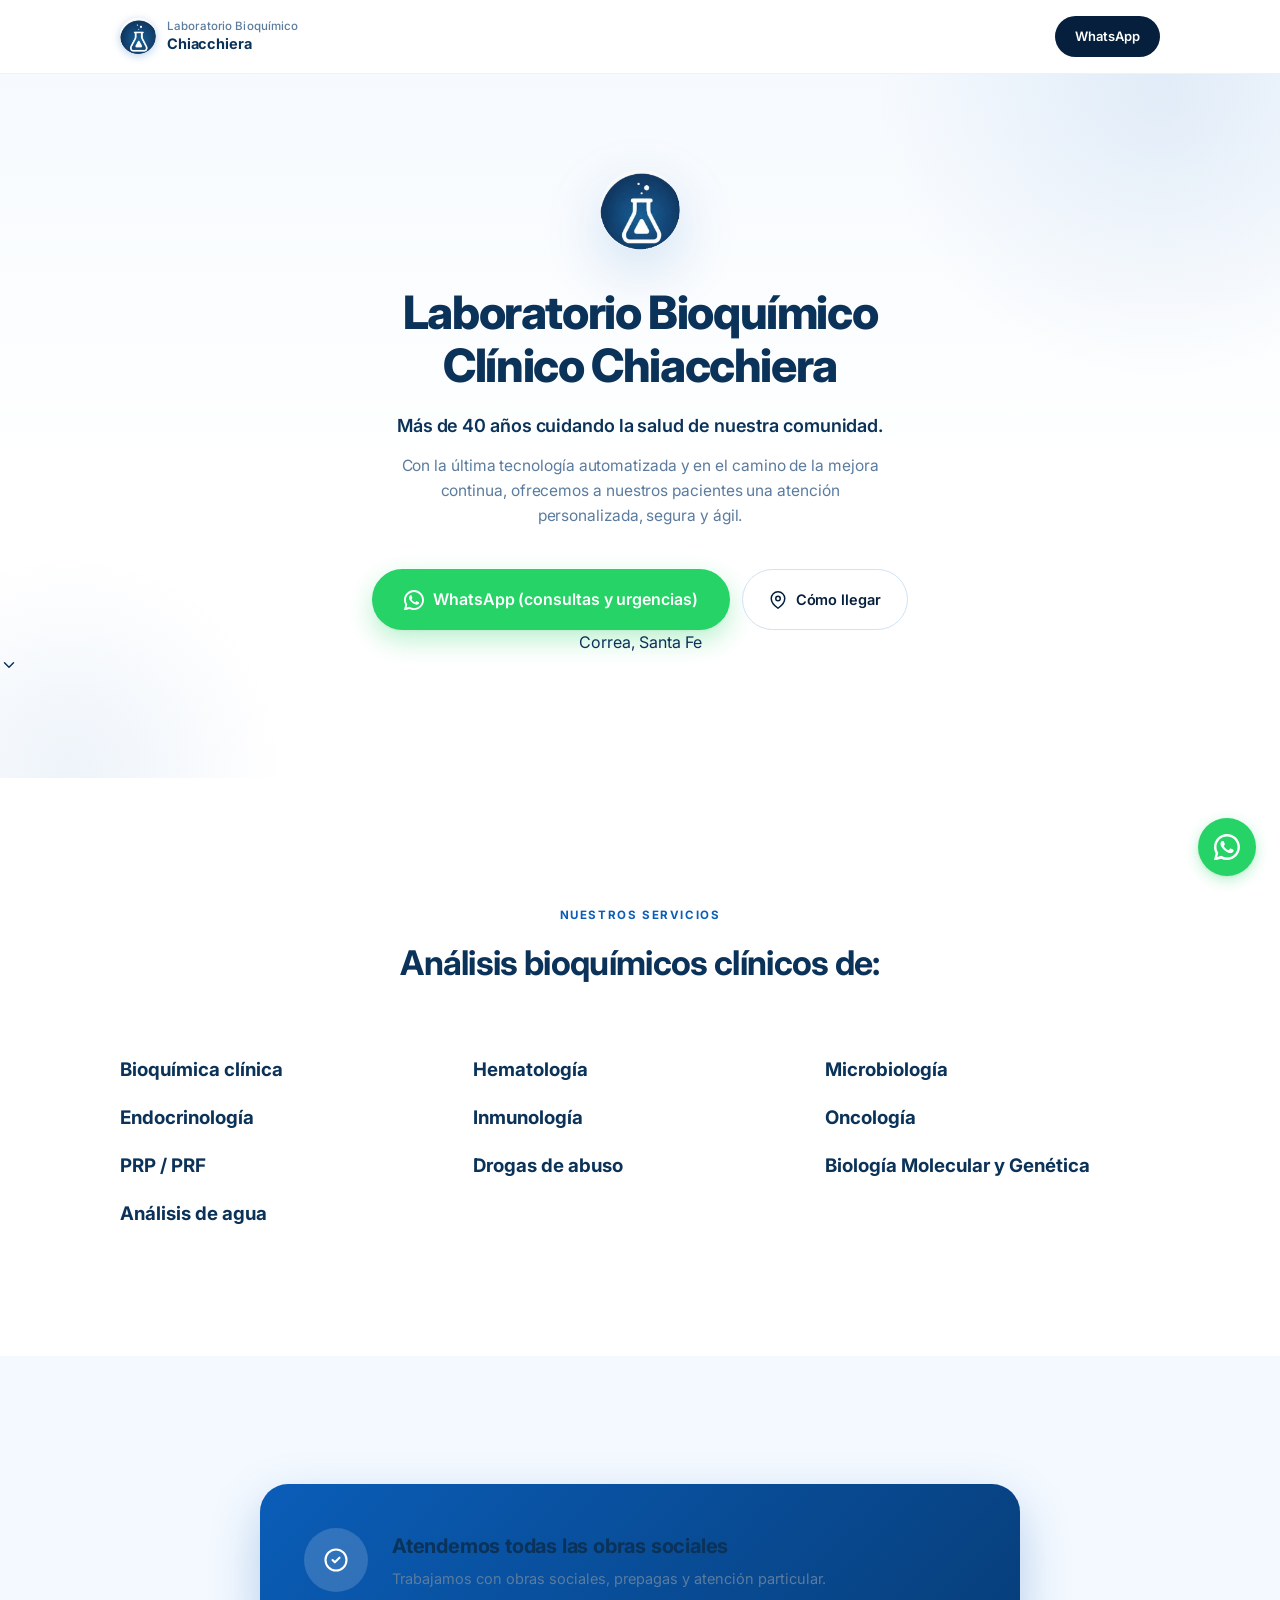
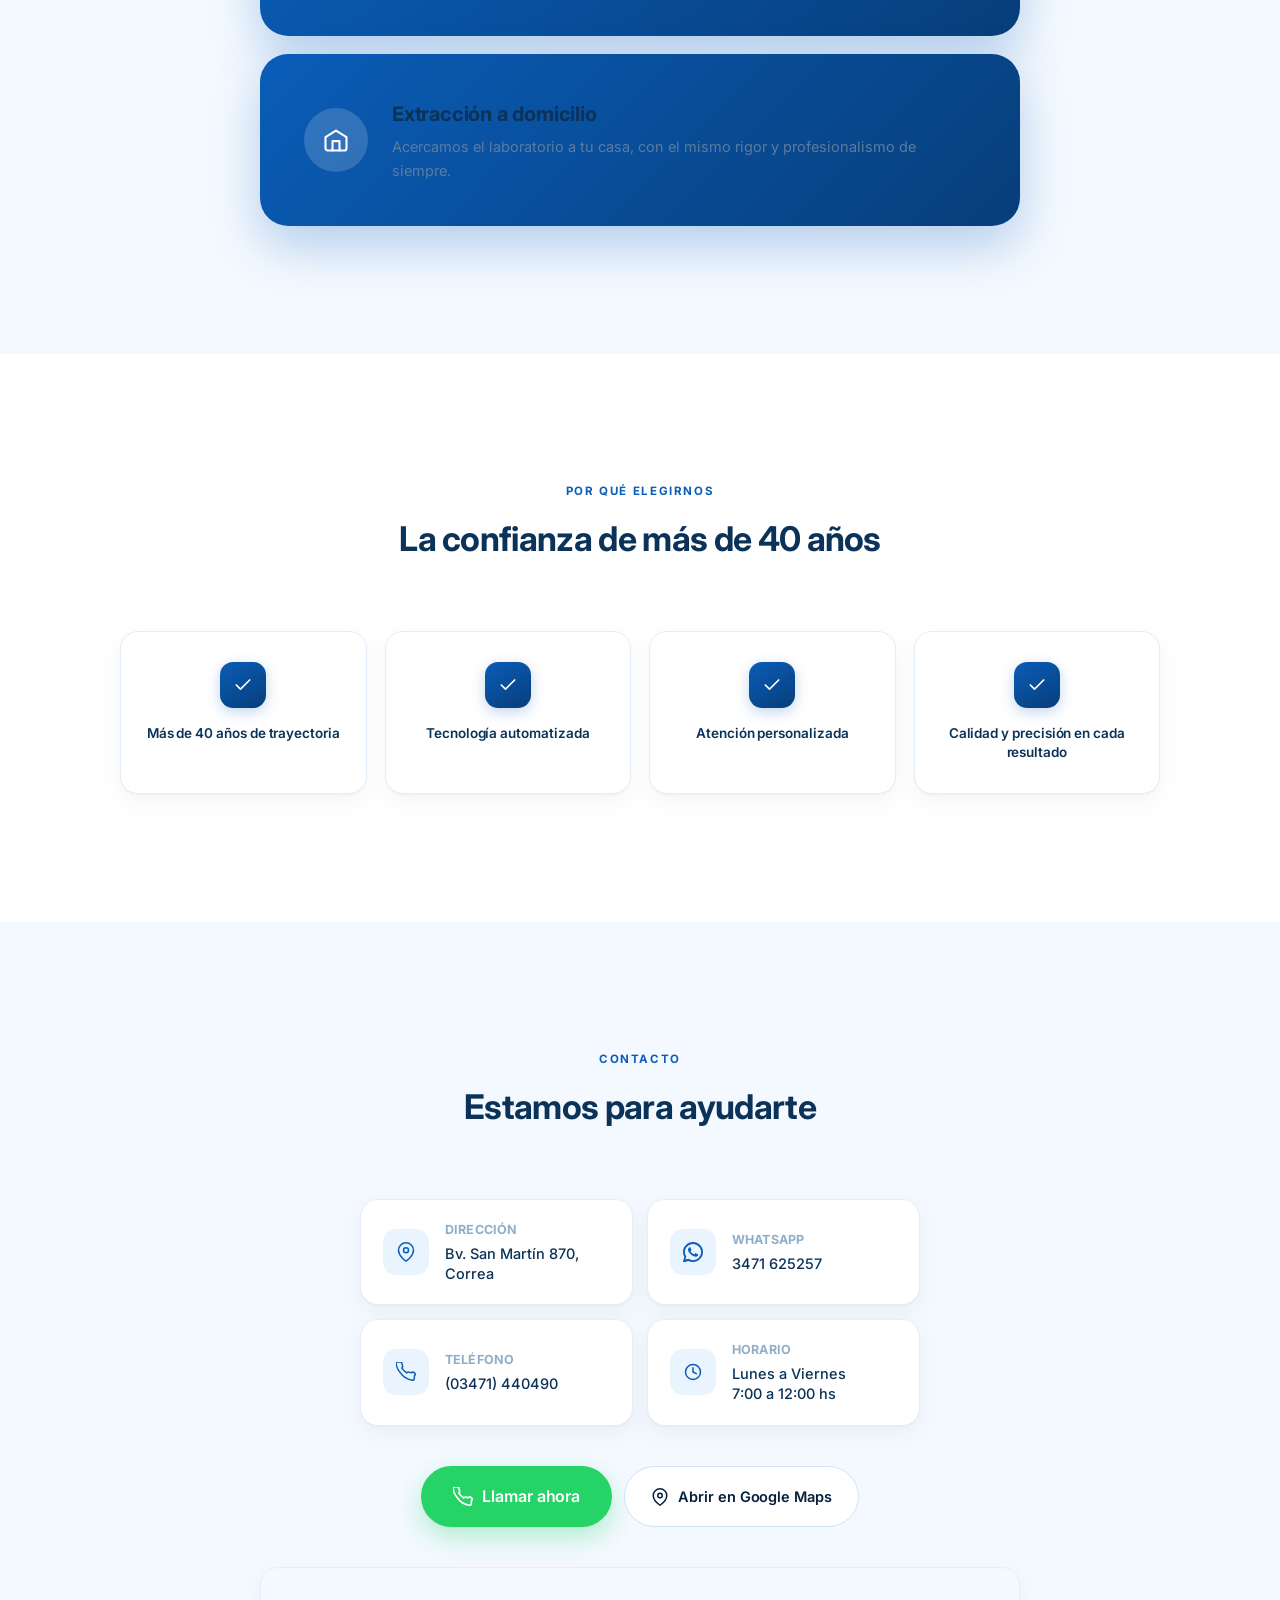
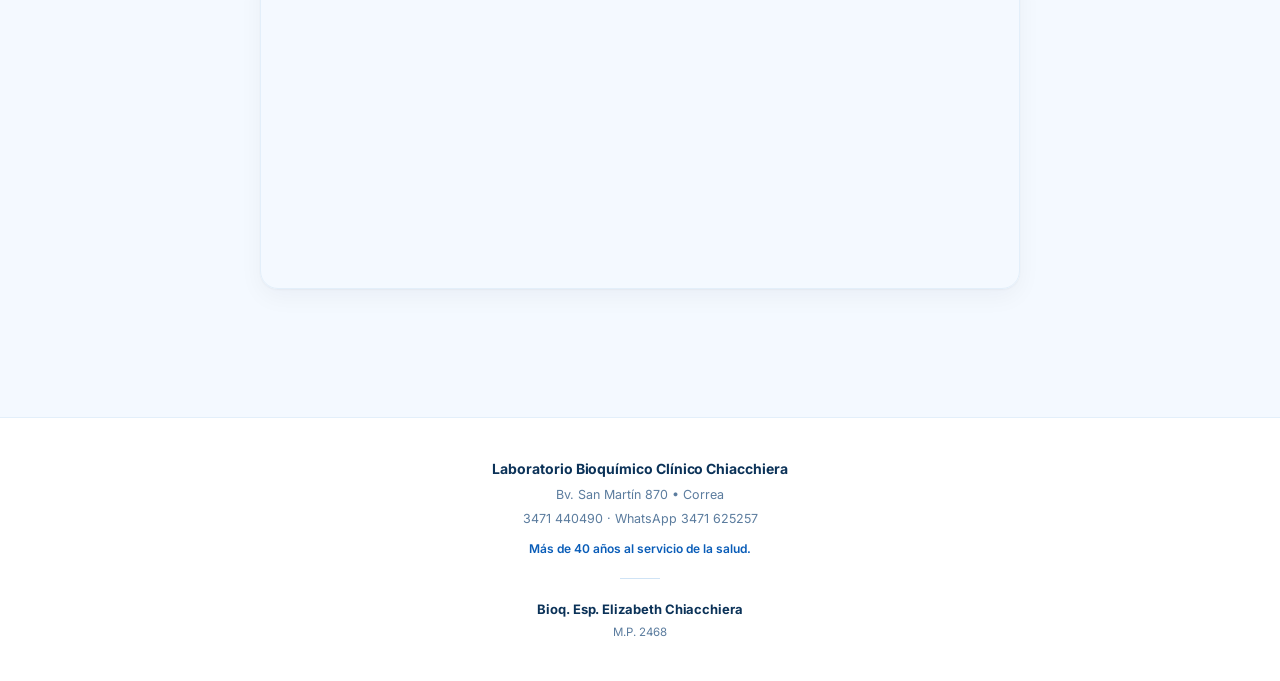
==== commit a21b0472: "index.html" ====
--- a/index.html
+++ b/index.html
@@ -64,14 +64,15 @@
     <h2 class="section-title">Análisis bioquímicos clínicos de:</h2>
     <div class="grid grid-services grid-services-clean">
 
-      <div class="card-service-clean reveal"><h3>Análisis clínicos de alta precisión</h3></div>
       <div class="card-service-clean reveal"><h3>Bioquímica clínica</h3></div>
       <div class="card-service-clean reveal"><h3>Hematología</h3></div>
-      <div class="card-service-clean reveal"><h3>Hormonas</h3></div>
+      <div class="card-service-clean reveal"><h3>Microbiología</h3></div>
+      <div class="card-service-clean reveal"><h3>Endocrinología</h3></div>
       <div class="card-service-clean reveal"><h3>Inmunología</h3></div>
-      <div class="card-service-clean reveal"><h3>Microbiología</h3></div>
+      <div class="card-service-clean reveal"><h3>Oncología</h3></div>
       <div class="card-service-clean reveal"><h3>PRP / PRF</h3></div>
-      <div class="card-service-clean reveal"><h3>Drogas de abuso en orina</h3></div>
+      <div class="card-service-clean reveal"><h3>Drogas de abuso</h3></div>
+        <div class="card-service-clean reveal"><h3>Biología Molecular y Genética</h3></div>
       <div class="card-service-clean reveal"><h3>Análisis de agua</h3></div>
 
     </div>
